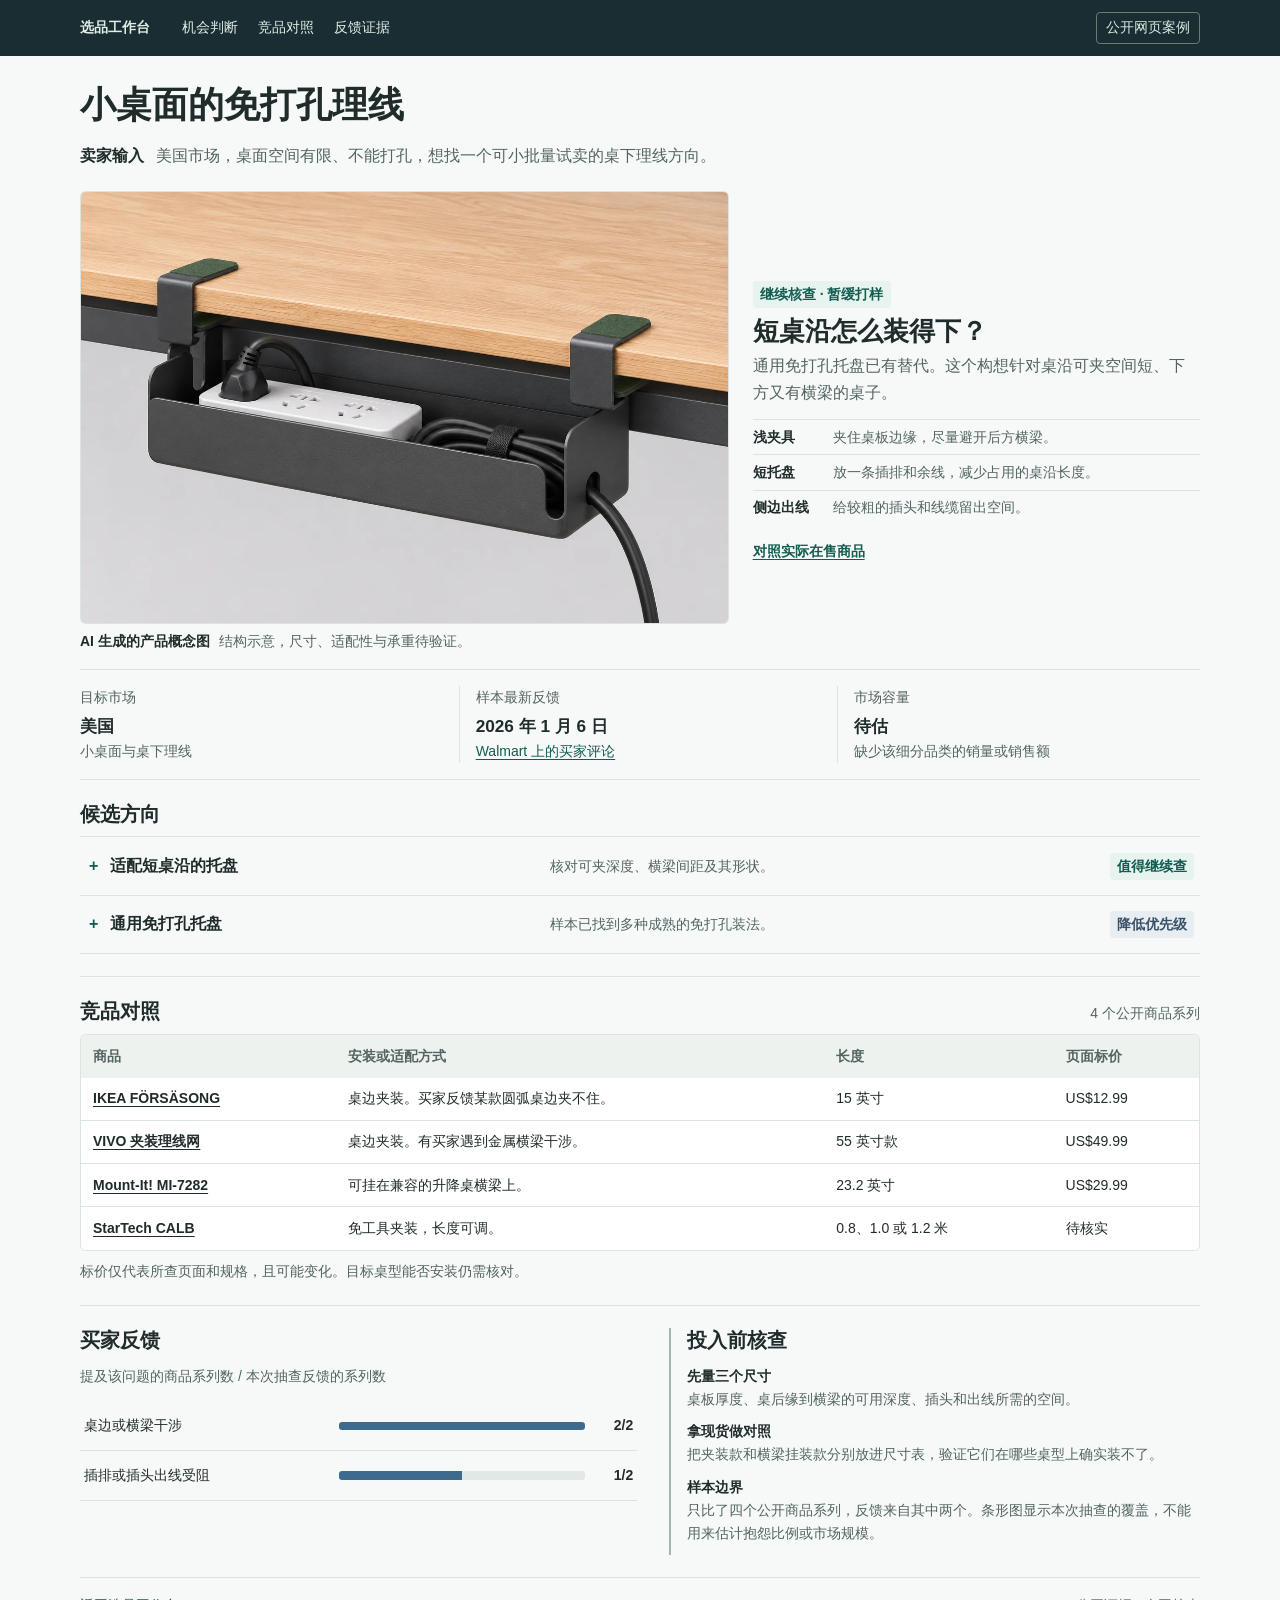
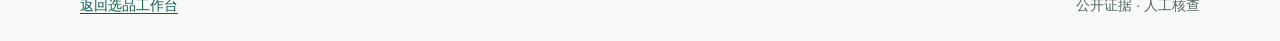
==== commerce/desk-cable-case.html @ ef38ed2f "Add Chinese e-commerce opportunity demo" ====
<!doctype html>
<html lang="zh-CN">
<head>
  <meta charset="utf-8">
  <meta name="viewport" content="width=device-width, initial-scale=1">
  <title>桌下理线 · 公开选品案例</title>
  <link rel="stylesheet" href="styles.css">
</head>
<body>
  <a class="skip" href="#main">跳到案例</a>
  <header class="topbar">
    <div class="frame top-inner">
      <a class="brand" href="index.html">选品工作台</a>
      <nav aria-label="案例导航"><a href="#opportunities">机会判断</a><a href="#competition">竞品对照</a><a href="#evidence">反馈证据</a></nav>
      <span class="mode">公开网页案例</span>
    </div>
  </header>
  <main id="main" class="frame">
    <section class="intro" aria-labelledby="page-title">
      <h1 id="page-title">小桌面的免打孔理线</h1>
      <p class="case-brief"><strong>卖家输入</strong> 美国市场，桌面空间有限、不能打孔，想找一个可小批量试卖的桌下理线方向。</p>
    </section>

    <section id="opportunities" class="case-opening" aria-label="产品概念与机会判断">
      <figure class="case-visual">
        <img src="desk-cable-concept.webp" width="1280" height="853" alt="短款理线托盘用两个浅夹具夹住木桌边缘，托盘位于金属横梁前方，插排线从侧边引出。">
        <figcaption><strong>AI 生成的产品概念图</strong><span>结构示意，尺寸、适配性与承重待验证。</span></figcaption>
      </figure>
      <div class="case-judgment">
        <div class="verdict">
          <span class="status research">继续核查 · 暂缓打样</span>
          <h2>短桌沿怎么装得下？</h2>
          <p>通用免打孔托盘已有替代。这个构想针对桌沿可夹空间短、下方又有横梁的桌子。</p>
        </div>
        <dl class="concept-parts">
          <div><dt>浅夹具</dt><dd>夹住桌板边缘，尽量避开后方横梁。</dd></div>
          <div><dt>短托盘</dt><dd>放一条插排和余线，减少占用的桌沿长度。</dd></div>
          <div><dt>侧边出线</dt><dd>给较粗的插头和线缆留出空间。</dd></div>
        </dl>
        <a class="case-link" href="#competition">对照实际在售商品</a>
      </div>
    </section>
    <dl class="metrics">
      <div><dt>目标市场</dt><dd>美国<small>小桌面与桌下理线</small></dd></div>
      <div><dt>样本最新反馈</dt><dd><time datetime="2026-01-06">2026 年 1 月 6 日</time><small><a href="https://business.walmart.com/ip/VIVO-Black-55-Clamp-on-Under-Desk-Cable-Net-Mesh-Cable-Management/19278117535">Walmart 上的买家评论</a></small></dd></div>
      <div><dt>市场容量</dt><dd>待估<small>缺少该细分品类的销量或销售额</small></dd></div>
    </dl>

    <section class="section" aria-labelledby="options-title">
      <div class="section-head"><h2 id="options-title">候选方向</h2></div>
      <div class="opportunities">
        <details><summary><span class="direction">适配短桌沿的托盘</span><span class="next-summary">核对可夹深度、横梁间距及其形状。</span><span class="status research">值得继续查</span></summary>
          <div class="detail-body"><p><strong>差异化假设</strong> 更短的托盘与更浅的夹具，侧边同时预留粗插头的出线空间。</p><p><strong>淘汰条件</strong> 如果现有夹装或横梁挂装产品在目标价位就能覆盖这个场景，放下该方向。</p></div>
        </details>
        <details><summary><span class="direction">通用免打孔托盘</span><span class="next-summary">样本已找到多种成熟的免打孔装法。</span><span class="status covered">降低优先级</span></summary>
          <div class="detail-body"><p>样本中的商品已经覆盖边缘夹装、长度可调和兼容横梁挂装。单凭免打孔很难和它们拉开差别。</p></div>
        </details>
      </div>
    </section>

    <section id="competition" class="section" aria-labelledby="competition-title">
      <div class="section-head"><h2 id="competition-title">竞品对照</h2><span class="subtle">4 个公开商品系列</span></div>
      <div class="table-wrap" tabindex="0" role="region" aria-label="桌下理线商品的安装方式与规格">
        <table>
          <thead><tr><th scope="col">商品</th><th scope="col">安装或适配方式</th><th scope="col">长度</th><th scope="col">页面标价</th></tr></thead>
          <tbody>
            <tr><th scope="row"><a href="https://www.ikea.com/us/en/p/foersaesong-cable-management-tray-white-00573188/">IKEA FÖRSÄSONG</a></th><td>桌边夹装。买家反馈某款圆弧桌边夹不住。</td><td>15 英寸</td><td>US$12.99</td></tr>
            <tr><th scope="row"><a href="https://business.walmart.com/ip/VIVO-Black-55-Clamp-on-Under-Desk-Cable-Net-Mesh-Cable-Management/19278117535">VIVO 夹装理线网</a></th><td>桌边夹装。有买家遇到金属横梁干涉。</td><td>55 英寸款</td><td>US$49.99</td></tr>
            <tr><th scope="row"><a href="https://www.mount-it.com/collections/all/products/under-desk-cable-tray-wire-management-mi-7282">Mount-It! MI-7282</a></th><td>可挂在兼容的升降桌横梁上。</td><td>23.2 英寸</td><td>US$29.99</td></tr>
            <tr><th scope="row"><a href="https://media.startech.com/cms/pdfs/calb-desk-cable-tray_datasheet.pdf">StarTech CALB</a></th><td>免工具夹装，长度可调。</td><td>0.8、1.0 或 1.2 米</td><td>待核实</td></tr>
          </tbody>
        </table>
      </div>
      <p class="subtle case-note">标价仅代表所查页面和规格，且可能变化。目标桌型能否安装仍需核对。</p>
    </section>

    <section id="evidence" class="section visual-grid" aria-labelledby="evidence-title">
      <div>
        <h2 id="evidence-title">买家反馈</h2>
        <p class="subtle">提及该问题的商品系列数 / 本次抽查反馈的系列数</p>
        <details class="bar-group"><summary><span>桌边或横梁干涉</span><span class="bar-track" aria-hidden="true"><span class="bar-fill" style="width:100%"></span></span><span class="bar-count">2/2</span></summary>
          <ul class="evidence-list">
            <li><p>买家反馈 FÖRSÄSONG 在一款圆弧竹桌边夹不住，后来安装在了直边桌上。</p><a href="https://www.ikea.com/us/en/p/foersaesong-cable-management-tray-white-00573188/#reviews">IKEA 原评</a></li>
            <li><p>买家反馈金属横梁妨碍 VIVO 的夹具固定，最后用纸板填垫。原页标记为激励评价。</p><a href="https://business.walmart.com/ip/VIVO-Black-55-Clamp-on-Under-Desk-Cable-Net-Mesh-Cable-Management/19278117535">Walmart 原评 · 2025 年 4 月 13 日</a></li>
          </ul>
        </details>
        <details class="bar-group"><summary><span>插排或插头出线受阻</span><span class="bar-track" aria-hidden="true"><span class="bar-fill" style="width:50%"></span></span><span class="bar-count">1/2</span></summary>
          <ul class="evidence-list">
            <li><p>几位 IKEA 买家提到端部横杆留的空隙小，插排线或插头通过时会卡住。</p><a href="https://www.ikea.com/us/en/p/foersaesong-cable-management-tray-white-00573188/#reviews">IKEA 原评</a></li>
            <li class="counter"><p><strong>反例</strong> 同一商品也有买家反馈，安装快，放一个标准插排刚好够用。</p><a href="https://www.ikea.com/us/en/p/foersaesong-cable-management-tray-white-00573188/#reviews">IKEA 原评</a></li>
          </ul>
        </details>
      </div>
      <section class="notes" aria-labelledby="next-title">
        <h2 id="next-title">投入前核查</h2>
        <dl>
          <dt>先量三个尺寸</dt><dd>桌板厚度、桌后缘到横梁的可用深度、插头和出线所需的空间。</dd>
          <dt>拿现货做对照</dt><dd>把夹装款和横梁挂装款分别放进尺寸表，验证它们在哪些桌型上确实装不了。</dd>
          <dt>样本边界</dt><dd>只比了四个公开商品系列，反馈来自其中两个。条形图显示本次抽查的覆盖，不能用来估计抱怨比例或市场规模。</dd>
        </dl>
      </section>
    </section>
  </main>
  <footer class="frame footer"><a href="index.html">返回选品工作台</a><span>公开证据 · 人工核查</span></footer>
</body>
</html>
---- commerce/styles.css ----
:root{color-scheme:light;--ink:#202c2b;--muted:#536461;--line:#dce4e2;--paper:#f7f9f9;--surface:#fff;--green:#125c50;--pale:#e6f3ef;--blue:#3d6b90;--ochre:#805324;--warm:#faefd9}
*{box-sizing:border-box}
[hidden]{display:none!important}
body{margin:0;background:var(--paper);color:var(--ink);font:1rem/1.65 "PingFang SC","Microsoft YaHei UI","Noto Sans CJK SC","Segoe UI",sans-serif}
button,textarea,select,input{font:inherit}
a{color:var(--green);text-underline-offset:.2em}
button,summary{cursor:pointer}
:focus-visible{outline:3px solid #386eaa;outline-offset:3px}
.frame{width:min(100% - 3rem,70rem);margin-inline:auto}
.topbar{background:#192d32;color:#f5fbf7}
.top-inner{min-height:3.5rem;display:flex;align-items:center;gap:2rem}
.brand{font-weight:750;white-space:nowrap}
.topbar nav{display:flex;gap:1.25rem;flex:1}
.topbar a{color:#e1eee6;font-size:.875rem;text-decoration:none}
.topbar a:hover{text-decoration:underline}
.mode{font-size:.875rem;color:#d7ede0;border:1px solid #628072;border-radius:.25rem;padding:.2rem .55rem;white-space:nowrap;margin-left:auto}
.intro{padding:1.65rem 0 1.35rem}
h1,h2,h3,p{margin-top:0}
h1{font-size:2.25rem;line-height:1.25;margin-bottom:1rem}
h2{font-size:1.25rem;line-height:1.25;margin-bottom:.75rem}
h3{font-size:1.075rem;line-height:1.25;margin-bottom:.4rem}
.case-heading{display:flex;align-items:baseline;justify-content:space-between;gap:.5rem;flex-wrap:wrap;margin-bottom:1rem}
.case-heading h1{margin:0}
.case-link{font-size:.875rem;font-weight:650}
.case-brief{margin:0;color:var(--muted)}
.case-brief strong{margin-inline-end:.5rem;color:var(--ink)}
.case-note{margin:.6rem 0 0}
.case-opening{display:grid;grid-template-columns:minmax(0,1.45fr) minmax(0,1fr);gap:1.5rem;align-items:center;padding:0 0 1rem;border-bottom:1px solid var(--line);scroll-margin-top:1rem}
.case-visual{margin:0;min-width:0}
.case-visual img{display:block;width:100%;height:auto;aspect-ratio:1280/853;border:1px solid var(--line);border-radius:.35rem;background:#e8ebea}
.case-visual figcaption{display:flex;flex-wrap:wrap;gap:.15rem .6rem;margin-top:.4rem;color:var(--muted);font-size:.875rem}
.case-visual figcaption strong{color:var(--ink)}
.case-judgment{min-width:0}
.concept-parts{margin:.8rem 0;font-size:.875rem}
.concept-parts div{display:grid;grid-template-columns:4.6rem minmax(0,1fr);gap:.4rem;border-top:1px solid var(--line);padding:.35rem 0}
.concept-parts dt{font-weight:650}
.concept-parts dd{margin:0;color:var(--muted)}
label{display:block;font-weight:650;font-size:.875rem;margin-bottom:.35rem}
.form-controls{display:flex;align-items:center;gap:.65rem;flex-wrap:wrap;margin-top:.6rem}
textarea,button,select{min-height:2.75rem;border-radius:.35rem}
textarea{display:block;width:100%;border:1px solid #abbdb9;background:var(--surface);color:var(--ink);padding:.55rem .75rem;resize:vertical}
.market-label{margin:0 0 0 .35rem}
select{border:1px solid #abbdb9;color:var(--ink);background:var(--surface);padding:.35rem .8rem;font-size:.875rem;min-width:5rem}
select:disabled{opacity:.68}
.segmented{display:inline-flex;gap:.15rem;padding:.18rem;margin:0;border:1px solid var(--line);border-radius:.35rem;background:#eaf0ee}
.segmented label{position:relative;margin:0;cursor:pointer}
.segmented input{position:absolute;opacity:0;width:1px;height:1px}
.segmented span{display:block;padding:.38rem .7rem;color:var(--muted);font-weight:650;border-radius:.25rem;white-space:nowrap}
.segmented input:checked+span{background:var(--surface);color:var(--green);box-shadow:0 1px 2px #15332a26}
.segmented input:focus-visible+span{outline:2px solid #386eaa;outline-offset:1px}
.search-options{margin-top:.65rem;font-size:.875rem;color:var(--muted)}
.search-options input{margin-top:.4rem;display:block;width:min(100%,32rem);padding:.45rem .65rem;border:1px solid #abbdb9;border-radius:.3rem;background:white}
button.primary{appearance:none;border:1px solid var(--green);background:var(--green);color:white;font-weight:650;padding:.5rem 1rem}
button.primary:hover{background:#0e4933}
button.primary:disabled{opacity:.65;cursor:wait}
#run-button{margin-left:auto;min-width:7rem}
.report-head{display:grid;grid-template-columns:minmax(0,1fr) auto;gap:1.25rem;padding:1.15rem 1.2rem;border:1px solid #cfe1da;border-left:3px solid var(--green);border-radius:.35rem;align-items:center;background:#edf5f2}
.verdict h2{font-size:1.65rem;margin:.45rem 0 .35rem}
.verdict p{margin:0;color:var(--muted);max-width:62ch}
.reference{display:grid;grid-template-columns:5.5rem minmax(0,8rem);align-items:center;gap:.6rem;margin:0;font-size:.8125rem;color:var(--muted)}
.reference img{width:5.5rem;height:4rem;object-fit:contain;border:1px solid var(--line);border-radius:.25rem;background:white}
.reference:has(img[hidden]){grid-template-columns:minmax(0,8rem)}
.metrics{display:grid;grid-template-columns:repeat(3,minmax(0,1fr));margin:0;padding:1rem 0;border-bottom:1px solid var(--line);gap:1rem}
.metrics div+div{border-left:1px solid var(--line);padding-left:1rem}
.metrics dt{font-size:.875rem;color:var(--muted)}
.metrics dd{margin:.15rem 0 0;font-weight:700;font-size:1.075rem}
.metrics small,.subtle{display:block;color:var(--muted);font-size:.875rem;font-weight:400}
.section{padding:1.35rem 0;border-bottom:1px solid var(--line);scroll-margin-top:1rem}
.section-head{display:flex;align-items:baseline;justify-content:space-between;gap:.65rem;flex-wrap:wrap;margin-bottom:.6rem}
.section-head h2{margin:0}
.status{display:inline-block;padding:.125rem .45rem;font-size:.875rem;font-weight:700;border-radius:.25rem;background:var(--warm);color:var(--ochre)}
.status.research{background:var(--pale);color:var(--green)}
.status.covered{background:#e8edf2;color:#385167}
.opportunities{display:grid;gap:0;border-top:1px solid var(--line)}
.opportunities details{border-bottom:1px solid var(--line)}
.opportunities summary{display:grid;grid-template-columns:minmax(0,1.2fr) minmax(0,1.45fr) auto;gap:.65rem;align-items:center;padding:.65rem .35rem;min-height:3.6rem;list-style:none}
.opportunities summary::-webkit-details-marker{display:none}
.opportunities summary:hover,.opportunities details[open] summary{background:#eaf2ed}
.direction{display:flex;align-items:center;gap:.55rem;font-weight:700}
.direction::before{content:"+";color:var(--green);width:1em;text-align:center;flex:none}
details[open] .direction::before{content:"-"}
.next-summary{color:var(--muted);font-size:.875rem}
.detail-body{padding:.75rem 1.1rem 1rem 1.6rem}
.detail-body p{margin:0 0 .4rem}
.detail-body p:last-child{margin:0}
.table-wrap{overflow-x:auto;background:var(--surface);border:1px solid var(--line);border-radius:.35rem}
table{width:100%;min-width:42rem;border-collapse:collapse;font-size:.875rem;text-align:left}
th,td{padding:.6rem .75rem;border-bottom:1px solid var(--line);vertical-align:middle}
thead th{color:var(--muted);font-weight:650;background:#edf2ef}
tbody th{font-weight:650}
tbody th a{color:var(--ink)}
tr:last-child td,tr:last-child th{border-bottom:0}
.yes{color:var(--green);font-weight:650}
.unknown{color:var(--muted)}
.visual-grid{display:grid;grid-template-columns:minmax(0,1.05fr) minmax(0,1fr);gap:2rem;align-items:start}
.bar-group{border-bottom:1px solid var(--line);padding:.3rem 0}
.bar-group summary{display:grid;grid-template-columns:minmax(8rem,1fr) minmax(3rem,1fr) 2.5rem;gap:.5rem;align-items:center;list-style:none;padding:.5rem .25rem;font-size:.875rem}
.bar-group summary::-webkit-details-marker{display:none}
.bar-group summary:hover{background:#ecf2ee}
.bar-track{background:#e1e8e6;height:.55rem;border-radius:.2rem;overflow:hidden}
.bar-fill{display:block;height:100%;background:var(--blue)}
.bar-count{font-weight:700;text-align:right}
.evidence-list{margin:.15rem 0 .6rem;padding:0;list-style:none}
.evidence-list li{border-left:2px solid #53809d;padding:.35rem .6rem;margin:.45rem 0;font-size:.875rem}
.evidence-list li.counter{border-color:#aa8c49}
.evidence-list p{margin:0 0 .15rem}
.evidence-list a{font-weight:650}
.notes{padding-left:1rem;border-left:2px solid #a4b7ad}
.notes dl{margin:0}
.notes dt{font-weight:700;font-size:.875rem}
.notes dd{margin:0 0 .6rem;color:var(--muted);font-size:.875rem}
.empty{margin-bottom:1rem;padding:1.25rem 0;border-block:1px solid var(--line)}
.empty p{color:var(--muted)}
.example{background:var(--surface);border:1px solid #adbfba;padding:.35rem .65rem;color:var(--green);font-size:.875rem;text-align:left;max-width:100%;overflow-wrap:anywhere}
.example:hover{background:var(--pale)}
.examples{display:flex;flex-wrap:wrap;gap:.4rem;margin-top:.7rem}
.live-theme{border-top:1px solid var(--line);padding:.55rem 0}
.live-theme summary{font-weight:650}
.live-theme summary .subtle{display:inline;margin-left:.25rem}
.leads{margin:.25rem 0;padding:0;list-style:none}
.leads li{padding:.6rem 0;border-bottom:1px solid var(--line);overflow-wrap:anywhere}
.leads li:last-child{border-bottom:0}
.leads h3{font-size:1rem;margin:0 0 .2rem}
.leads p,.search-log{font-size:.875rem;color:var(--muted);margin:0}
.search-log{margin:.3rem 0;padding-inline-start:1.2rem;overflow-wrap:anywhere}
.footer{padding:1rem 0 1.5rem;color:var(--muted);display:flex;justify-content:space-between;gap:.5rem;font-size:.875rem}
.skip{position:absolute;left:1rem;top:-4rem;background:white;padding:.5rem;z-index:1}
.skip:focus{top:.3rem}
.sr-only{position:absolute;width:1px;height:1px;clip-path:inset(50%);overflow:hidden;white-space:nowrap}
@media(max-width:44rem){.frame{width:calc(100% - 1.75rem)}.top-inner{gap:.75rem}.topbar nav{display:none}.intro{padding-top:1.25rem}h1{font-size:1.8rem}.report-head{grid-template-columns:1fr;gap:.65rem;padding:.85rem}.verdict h2{font-size:1.35rem}.reference{display:none}.metrics{gap:.5rem}.metrics dd{font-size:.95rem}.metrics div+div{padding-left:.5rem}.visual-grid{grid-template-columns:1fr;gap:1rem}.opportunities summary{grid-template-columns:minmax(0,1fr) auto}.next-summary{grid-row:2;grid-column:1 / -1;margin-left:1.6rem}.detail-body{padding-left:.65rem}}
@media(max-width:26rem){.form-controls{gap:.4rem}.market-label{margin:0}.metrics small{font-size:.8125rem}.bar-group summary{grid-template-columns:minmax(7.5rem,1.3fr) minmax(2rem,1fr) 2.5rem}}
@media(max-width:44rem){.case-opening{grid-template-columns:1fr;gap:1rem}.case-judgment .verdict h2{margin-bottom:.3rem}}
@media print{.topbar,form,.footer,.examples{display:none}.frame{width:100%}body{background:white}.intro{padding:.25rem 0}.table-wrap{overflow:visible}.section{break-inside:avoid}}
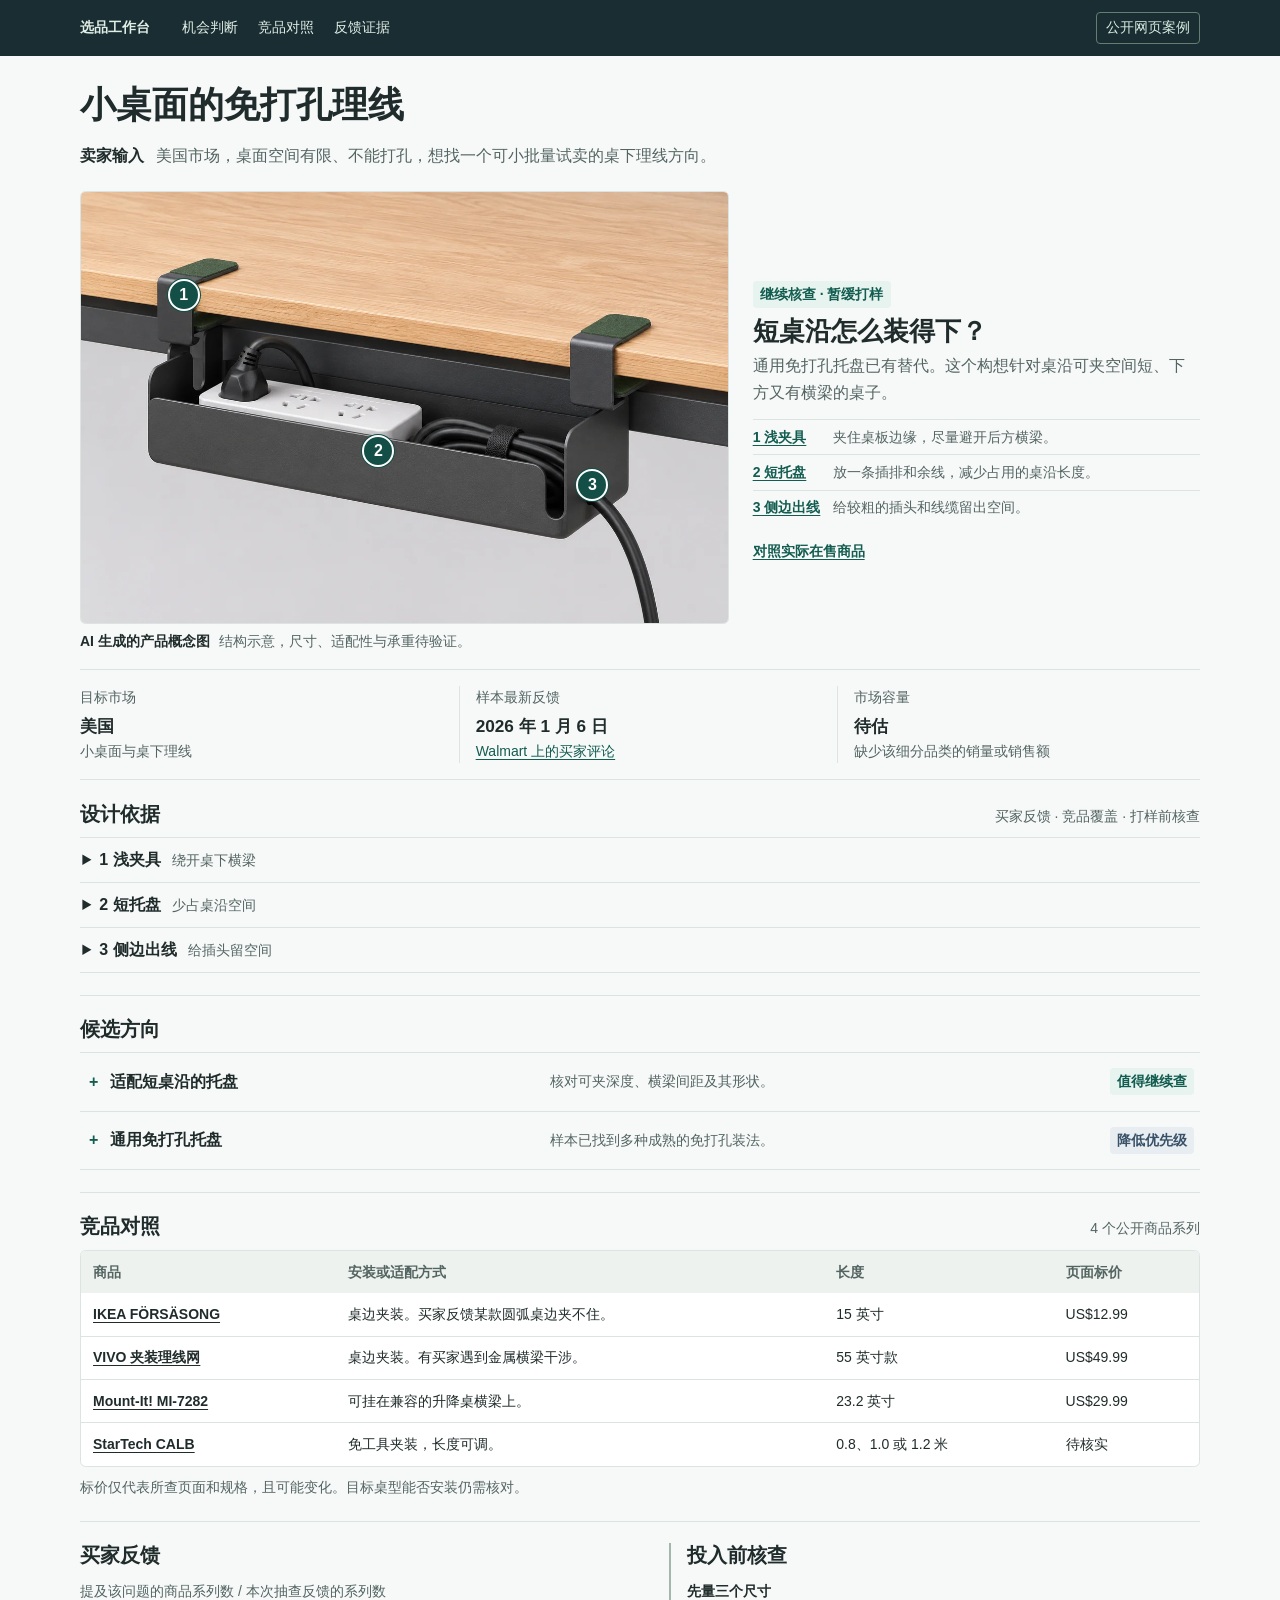
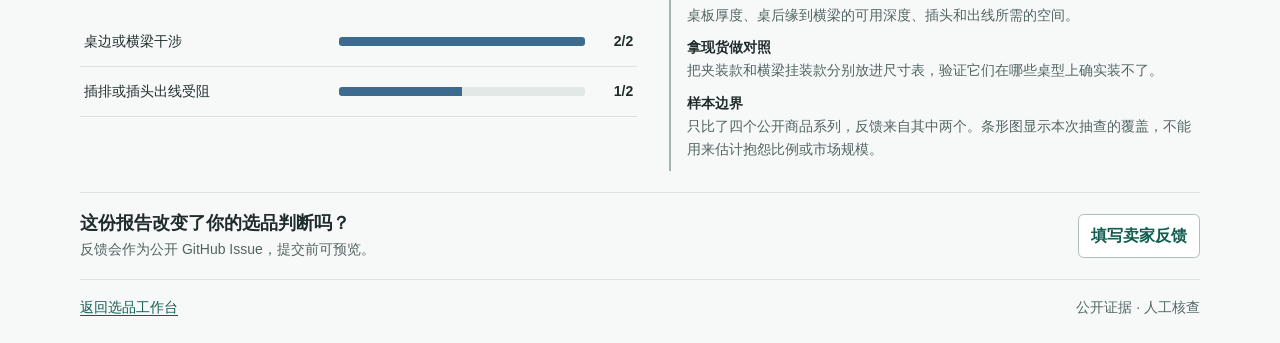
==== commit 7a187c98: "Link concept evidence and add seller feedback" ====
--- a/commerce/desk-cable-case.html
+++ b/commerce/desk-cable-case.html
@@ -23,7 +23,12 @@
 
     <section id="opportunities" class="case-opening" aria-label="产品概念与机会判断">
       <figure class="case-visual">
-        <img src="desk-cable-concept.webp" width="1280" height="853" alt="短款理线托盘用两个浅夹具夹住木桌边缘，托盘位于金属横梁前方，插排线从侧边引出。">
+        <div class="concept-map">
+          <img src="desk-cable-concept.webp" width="1280" height="853" alt="短款理线托盘用两个浅夹具夹住木桌边缘，托盘位于金属横梁前方，插排线从侧边引出。">
+          <a class="concept-pin pin-clamp" href="#design-clamp" aria-label="1 浅夹具：查看证据" title="浅夹具">1</a>
+          <a class="concept-pin pin-tray" href="#design-tray" aria-label="2 短托盘：查看证据" title="短托盘">2</a>
+          <a class="concept-pin pin-outlet" href="#design-outlet" aria-label="3 侧边出线：查看证据" title="侧边出线">3</a>
+        </div>
         <figcaption><strong>AI 生成的产品概念图</strong><span>结构示意，尺寸、适配性与承重待验证。</span></figcaption>
       </figure>
       <div class="case-judgment">
@@ -33,9 +38,9 @@
           <p>通用免打孔托盘已有替代。这个构想针对桌沿可夹空间短、下方又有横梁的桌子。</p>
         </div>
         <dl class="concept-parts">
-          <div><dt>浅夹具</dt><dd>夹住桌板边缘，尽量避开后方横梁。</dd></div>
-          <div><dt>短托盘</dt><dd>放一条插排和余线，减少占用的桌沿长度。</dd></div>
-          <div><dt>侧边出线</dt><dd>给较粗的插头和线缆留出空间。</dd></div>
+          <div><dt><a href="#design-clamp">1 浅夹具</a></dt><dd>夹住桌板边缘，尽量避开后方横梁。</dd></div>
+          <div><dt><a href="#design-tray">2 短托盘</a></dt><dd>放一条插排和余线，减少占用的桌沿长度。</dd></div>
+          <div><dt><a href="#design-outlet">3 侧边出线</a></dt><dd>给较粗的插头和线缆留出空间。</dd></div>
         </dl>
         <a class="case-link" href="#competition">对照实际在售商品</a>
       </div>
@@ -45,6 +50,36 @@
       <div><dt>样本最新反馈</dt><dd><time datetime="2026-01-06">2026 年 1 月 6 日</time><small><a href="https://business.walmart.com/ip/VIVO-Black-55-Clamp-on-Under-Desk-Cable-Net-Mesh-Cable-Management/19278117535">Walmart 上的买家评论</a></small></dd></div>
       <div><dt>市场容量</dt><dd>待估<small>缺少该细分品类的销量或销售额</small></dd></div>
     </dl>
+
+    <section class="section" aria-labelledby="design-title">
+      <div class="section-head"><h2 id="design-title">设计依据</h2><span class="subtle">买家反馈 · 竞品覆盖 · 打样前核查</span></div>
+      <div class="design-evidence">
+        <details class="design-detail" id="design-clamp">
+          <summary>1 浅夹具 <span class="subtle">绕开桌下横梁</span></summary>
+          <dl class="design-facts">
+            <dt>买家反馈</dt><dd>一位买家发现桌下金属横梁挡住了夹具。该评论标记为激励评价。<a href="https://business.walmart.com/ip/VIVO-Black-55-Clamp-on-Under-Desk-Cable-Net-Mesh-Cable-Management/19278117535">Walmart 原评 · 2025 年 4 月 13 日</a></dd>
+            <dt>竞品覆盖</dt><dd>Mount-It! MI-7282 可以挂在兼容的升降桌横梁上。<a href="https://www.mount-it.com/collections/all/products/under-desk-cable-tray-wire-management-mi-7282">品牌规格</a></dd>
+            <dt>待验证</dt><dd>测量目标桌型的桌板厚度和桌沿到横梁的可用深度。实测夹具固定是否稳定，并比较横梁挂装是否已经够用。</dd>
+          </dl>
+        </details>
+        <details class="design-detail" id="design-tray">
+          <summary>2 短托盘 <span class="subtle">少占桌沿空间</span></summary>
+          <dl class="design-facts">
+            <dt>买家反馈</dt><dd>一位买家觉得 VIVO 的夹具太大。这条反馈指向体积感，托盘到底需要缩短多少仍待确认。原页标记为激励评价。<a href="https://business.walmart.com/ip/VIVO-Black-55-Clamp-on-Under-Desk-Cable-Net-Mesh-Cable-Management/19278117535">Walmart 原评 · 2025 年 11 月 19 日</a></dd>
+            <dt>竞品覆盖</dt><dd>IKEA 已有 15 英寸托盘，还有买家反馈它能放一个标准插排。<a href="https://www.ikea.com/us/en/p/foersaesong-cable-management-tray-white-00573188/">规格和评价</a></dd>
+            <dt>待验证</dt><dd>找出买家实际需要腾出的桌沿长度，用现有 15 英寸款做对照，同时测量插排与线缆需要的空间。</dd>
+          </dl>
+        </details>
+        <details class="design-detail" id="design-outlet">
+          <summary>3 侧边出线 <span class="subtle">给插头留空间</span></summary>
+          <dl class="design-facts">
+            <dt>买家反馈</dt><dd>有 IKEA 买家说端部横杆下的空隙太小，插排线或插头不好穿过去。<a href="https://www.ikea.com/us/en/p/foersaesong-cable-management-tray-white-00573188/#reviews">IKEA 原评</a></dd>
+            <dt>竞品覆盖</dt><dd>Mount-It! 已有开放端部和沿边缘的走线缺口。<a href="https://www.mount-it.com/collections/all/products/under-desk-cable-tray-wire-management-mi-7282">品牌规格</a></dd>
+            <dt>待验证</dt><dd>拿常见粗插头和直角插头试穿，核对是否能在托盘装好后插拔，线缆是否会被边缘挤住。</dd>
+          </dl>
+        </details>
+      </div>
+    </section>
 
     <section class="section" aria-labelledby="options-title">
       <div class="section-head"><h2 id="options-title">候选方向</h2></div>
@@ -100,7 +135,27 @@
         </dl>
       </section>
     </section>
+    <section class="seller-feedback" aria-labelledby="feedback-title">
+      <div><h2 id="feedback-title">这份报告改变了你的选品判断吗？</h2><p>反馈会作为公开 GitHub Issue，提交前可预览。</p></div>
+      <a class="feedback-link" href="https://github.com/lulin0108/ai-assisted-community-signal-pipeline/issues/new?template=seller-feedback.yml" target="_blank" rel="noopener noreferrer">填写卖家反馈</a>
+    </section>
   </main>
   <footer class="frame footer"><a href="index.html">返回选品工作台</a><span>公开证据 · 人工核查</span></footer>
+  <script>
+    function revealDesignEvidence() {
+      const target = document.getElementById(location.hash.slice(1));
+      if (target?.matches("details.design-detail")) target.open = true;
+    }
+
+    window.addEventListener("hashchange", revealDesignEvidence);
+    document.querySelectorAll('a[href^="#design-"]').forEach(link => {
+      link.addEventListener("click", () => {
+        const detail = document.getElementById(link.hash.slice(1));
+        detail.open = true;
+        detail.querySelector("summary").focus({preventScroll: true});
+      });
+    });
+    revealDesignEvidence();
+  </script>
 </body>
 </html>
--- a/commerce/styles.css
+++ b/commerce/styles.css
@@ -30,11 +30,26 @@
 .case-visual img{display:block;width:100%;height:auto;aspect-ratio:1280/853;border:1px solid var(--line);border-radius:.35rem;background:#e8ebea}
 .case-visual figcaption{display:flex;flex-wrap:wrap;gap:.15rem .6rem;margin-top:.4rem;color:var(--muted);font-size:.875rem}
 .case-visual figcaption strong{color:var(--ink)}
+.concept-map{position:relative}
+.concept-pin{position:absolute;display:grid;place-items:center;width:2rem;height:2rem;transform:translate(-50%,-50%);border:2px solid #fff;background:#134f46;color:white;border-radius:50%;font-weight:750;text-decoration:none;box-shadow:0 0 0 1px #134f46}
+.concept-pin:hover{background:#183e53}
+.pin-clamp{left:16%;top:24%}
+.pin-tray{left:46%;top:60%}
+.pin-outlet{left:79%;top:68%}
 .case-judgment{min-width:0}
 .concept-parts{margin:.8rem 0;font-size:.875rem}
 .concept-parts div{display:grid;grid-template-columns:4.6rem minmax(0,1fr);gap:.4rem;border-top:1px solid var(--line);padding:.35rem 0}
 .concept-parts dt{font-weight:650}
 .concept-parts dd{margin:0;color:var(--muted)}
+.design-evidence{border-top:1px solid var(--line)}
+.design-detail{border-bottom:1px solid var(--line);scroll-margin-top:1rem}
+.design-detail summary{padding:.55rem .15rem;font-weight:650}
+.design-detail summary .subtle{display:inline;margin-left:.45rem}
+.design-detail:target summary{background:var(--pale);color:var(--green)}
+.design-facts{display:grid;grid-template-columns:5rem minmax(0,1fr);gap:.4rem .75rem;margin:.15rem 0 1rem;padding-inline:.85rem;font-size:.875rem}
+.design-facts dt{font-weight:650}
+.design-facts dd{margin:0;color:var(--muted)}
+.design-facts a{display:inline-block;margin-inline-start:.3rem}
 label{display:block;font-weight:650;font-size:.875rem;margin-bottom:.35rem}
 .form-controls{display:flex;align-items:center;gap:.65rem;flex-wrap:wrap;margin-top:.6rem}
 textarea,button,select{min-height:2.75rem;border-radius:.35rem}
@@ -124,6 +139,11 @@
 .leads p,.search-log{font-size:.875rem;color:var(--muted);margin:0}
 .search-log{margin:.3rem 0;padding-inline-start:1.2rem;overflow-wrap:anywhere}
 .footer{padding:1rem 0 1.5rem;color:var(--muted);display:flex;justify-content:space-between;gap:.5rem;font-size:.875rem}
+.seller-feedback{display:flex;align-items:center;justify-content:space-between;gap:.75rem;flex-wrap:wrap;padding:1.15rem 0;border-bottom:1px solid var(--line)}
+.seller-feedback h2{margin:0 0 .2rem;font-size:1.125rem}
+.seller-feedback p{margin:0;color:var(--muted);font-size:.875rem}
+.feedback-link{display:inline-flex;align-items:center;min-height:2.75rem;padding:.35rem .75rem;border:1px solid #adbfba;border-radius:.35rem;background:white;font-weight:650;text-decoration:none}
+.feedback-link:hover{background:var(--pale)}
 .skip{position:absolute;left:1rem;top:-4rem;background:white;padding:.5rem;z-index:1}
 .skip:focus{top:.3rem}
 .sr-only{position:absolute;width:1px;height:1px;clip-path:inset(50%);overflow:hidden;white-space:nowrap}
